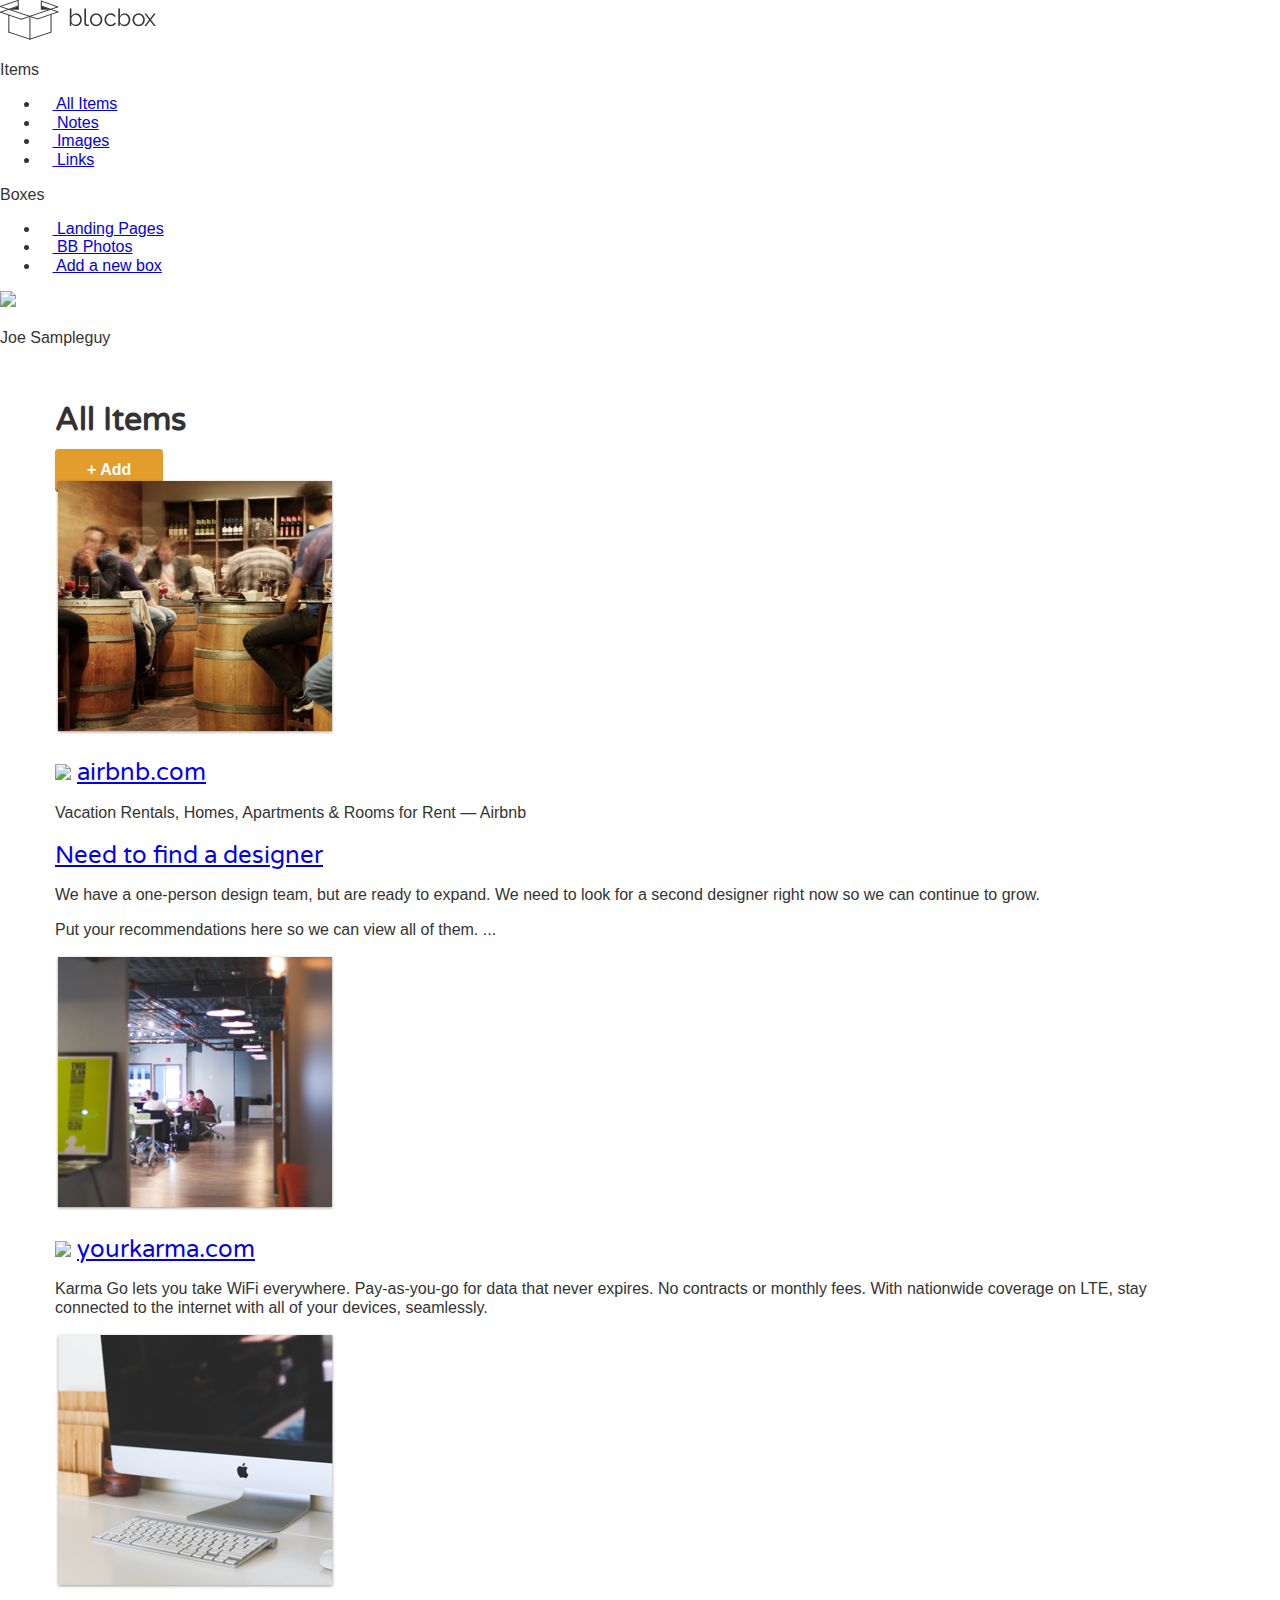
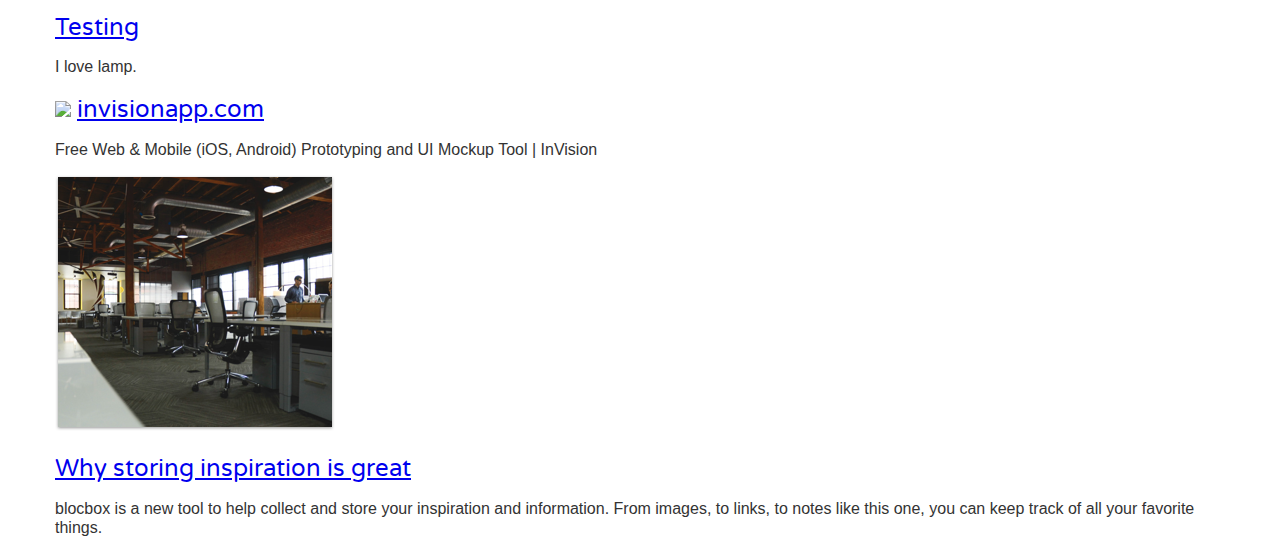
==== dashboard.html @ 6334232e "Checkpoint 32 completed" ====
<!DOCTYPE html>
 <html lang="en-us">
 <head>
   <meta http-equiv="X-UA-Compatible" content="IE=Edge">
   <meta name="viewport" content="width=device-width, initial-scale=1">
   <meta charset="UTF-8">

   <title>Dashboard | Blocbox</title>

   <!-- Google Fonts -->
   <link href='http://fonts.googleapis.com/css?family=Lato:300,400,700,300italic,400italic,700italic|Varela+Round' rel='stylesheet' type='text/css'>

   <!-- CSS -->
   <link rel="stylesheet" href="css/normalize.css">
   <link rel="stylesheet" href="css/style.css">
   <link rel="stylesheet" href="css/font-awesome.css">

 </head>
 <body class="dashboard">
    <!-- LEFT NAV -->
    <nav id="left-nav" class="left-nav">
      <a href="#" class="site-logo"><img src="images/Logo.png" /></a>
      <div class="items">
        <p>Items</p>
        <ul>
          <li><a href="#"><i class="fa fa-th-large"></i> All Items</a></li>
          <li><a href="#"><i class="fa fa-file-o"></i> Notes</a></li>
          <li><a href="#"><i class="fa fa-picture-o"></i> Images</a></li>
          <li><a href="#"><i class="fa fa-link"></i> Links</a></li>
        </ul>
        <p>Boxes</p>
        <ul>
          <li><a href="#"><i class="fa fa-inbox"></i> Landing Pages</a></li>
          <li><a href="#"><i class="fa fa-inbox"></i> BB Photos</a></li>
          <li><a href="#"><i class="fa fa-plus-square-o"></i> Add a new box</a></li>
        </ul>
        <div class="settings">
          <img src="https://s3.amazonaws.com/uifaces/faces/twitter/jsa/128.jpg">
          <p>Joe Sampleguy</p>
          <a href="#"><i class="fa fa-cog"></i></a>
        </div>
      </div>
    </nav>

  <main role="main">
   <!-- Benefits -->
   <section class="content">
     <div class="container">
       <div class="header">
         <h1>All Items</h1>
       <a href="#" class="btn">+ Add</a>
     </div>
   </div>
   <div class="container">
     <div class="content-item">
       <div class="item-box">
         <img src="images/bar.png">
       </div>
     </div>
     <div class="content-item">
       <div class="item-box">
         <h2><img class="favicon" src="https://www.airbnb.com/favicon.ico"> <a href="#">airbnb.com</a></h2>
        <p>Vacation Rentals, Homes, Apartments &amp; Rooms for Rent &mdash; Airbnb</p>
      </div>
     </div>
     <div class="content-item">
       <div class="item-box">
          <h2><a href="#">Need to find a designer</a></h2>
           <p>We have a one-person design team, but are ready to expand. We need to look for a second designer right now so we can continue to grow.</p>
         <p>Put your recommendations here so we can view all of them. ...</p>
       </div>
     </div>
     <div class="content-item">
       <div class="item-box">
          <img src="images/people.png">
       </div>
     </div>
     <div class="content-item">
       <div class="item-box">
         <h2><img class="favicon" src="https://www.yourkarma.com/favicon.ico"> <a href="#">yourkarma.com</a></h2>
          <p>Karma Go lets you take WiFi everywhere. Pay-as-you-go for data that never expires. No contracts or monthly fees. With nationwide coverage on LTE, stay connected to the internet with all of your devices, seamlessly.</p>
          </div>
     </div>
     <div class="content-item">
       <div class="item-box">
         <img src="images/computer.png">
       </div>
       </div>
           <div class="content-item">
         <div class="item-box">
     <h2><a href="#">Testing</a></h2>
      <p>I love lamp.</p>
           </div>
         </div>
         <div class="content-item">
           <div class="item-box">
            <h2><img class="favicon" src="https://www.invisionapp.com/favicon.ico"> <a href="#">invisionapp.com</a></h2>
          <p>Free Web &amp; Mobile (iOS, Android) Prototyping and UI Mockup Tool | InVision</p>
             </div>
           </div>
            <div class="content-item">
           <div class="item-box">
             <img src="images/office.png">
           </div>
         </div>
         <div class="content-item">
           <div class="item-box">
          <h2><a href="#">Why storing inspiration is great</a></h2>
        <p>blocbox is a new tool to help collect and store your inspiration and information. From images, to links, to notes like this one, you can keep track of all your favorite things.</p>
      </div>
    </div>
   </div>
</section>
</main>
  </body>
  </html>
---- css/style.css ----
html, body {
  overflow-x:hidden;
}
body {
  font-family: "Montserrat", Helvetica, Arial, sans-serif;
  color: #333333;
}
h1, h2, h3, h4, h5, h6 {
  font-family: Raleway, Varela Round, Helvetica, Arial, sans-serif;
}
h2 {
  font-size: 28 px;
  font-weight: normal;
  margin-bottom: 5px;
}

p {
  font-size: 16px;
  line-height: 19px;
  font-weight: 100;
}

/* GRID */
.container {
  margin-right: auto;
  margin-left: auto;
  padding-left: 15px;
  padding-right: 15px;
  position: relative;
}
.container:before,
.container:after {
  content: " ";
  display: table;
}
.container:after {
  clear: both;
}
.one-half, .one-third, .one-fourth {
  width:96%;
  float:left;
  position:relative;
  min-height: 1px;
  margin:0 2% 20px;
}
@media (min-width: 768px) {
  .container {
    width: 750px;
  }
}
@media (min-width: 992px) {
  .container {
    width: 970px;
  }
  .one-half {
    width:46%;
  }
  .one-third {
    width:29.33333%;
  }
  .one-fourth {
    width:21%;
  }
}
@media (min-width: 1200px) {
  .container {
    width: 1170px;
  }
}

/* MEDIA QUERIES */
@media (max-width: 700px) {
  header {
    background-color: #e2e2e2;
    background-image: none;
  }
}


/* HEADER */
header {
  color:#333333;
  background-image: url("/Users/zachminuto/GitHub/Blocbox/images/Bitmap.jpg");
  background-position: bottom;
  background-color: #e2e2e2;
  height: 840px;

  }
header nav {
   padding:1em 0;
 }
 header nav ul {
   display: inline;
   text-align: right;
   float:right;
   margin:0;
 }
 header nav ul > li {
   list-style-type: none;
   display: inline-block;
   margin:0 15px;
 }
 header nav ul > li.btn2:hover {
   color:#FFFFFF;
 }
 header nav ul > li > a {
   color:#333333;
   text-decoration: none;
   font: Montserrat, Arial, sans-serif;
   font-size: 14px;
 }
 header nav ul > li.btn2:hover > a {
   color:#979797;
 }
 header nav ul > li.btn2 {
   position: center;
 }
 header nav ul > li > a:hover {
   color: #979797
 }
 header .hero {
   text-align: center;
   display:block;
   position: relative;
 }
 header .hero h1 {
   font-size:48px;
   font-weight: normal;
   margin:95px 0 0;
 }
 header .hero p {
   font-size: 22px;
   line-height: 26px;
   font-weight: 100;
   margin:10px 0 40px;
 }
 header .hero img {
   display: block;
   margin:3em auto 0;
 }

 /* BUTTONS */
.btn {
  border-radius: 4px;
  color:#FFFFFF;
  font-weight: 700;
  text-decoration: none;
  padding:10px 30px;
  background: #E29D2D;
  border: 2px solid #E29D2D;
  box-shadow: 0px 2px 0px 0px #895C22;
}
.btn2 {
  border-radius: 4px;
  color:#333333;
  font-weight: 700;
  text-decoration: none;
  padding:10px 30px;
  background: none;
  border: 2px solid #333333;
}
.btn:hover {
  background-color: #DBAC60;
  border-color: #DBAC60;
  box-shadow: 0px 2px 0px 0px #E29D2D;
}
.btn2:hover {
    border-radius: 4px;
    color:#979797;
    font-weight: 700;
    text-decoration: none;
    padding:10px 30px;
    background: none;
    border: 2px solid;
    border-color: #979797;
  }
}

/* BENEFITS */
 .benefits {
   text-align: center;
   display:block;
   position:relative;
 }
 .benefits ul {
   margin: 0 auto;
   padding:4em 0;
 }
 .benefits ul li {
   list-style-type: none;
   display: inline-block;
 }
 .benefits i {
   color:#22303E;
   font-size:60px;
   text-align: center;
   margin:0;
   vertical-align: middle;
 }
 .benefits h2 {
   color:#3498DB;
   text-align: center;
 }
 .benefits p {
   text-align: center;
 }

 /* TESTIMONIALS */
 .testimonials {
   background: #34495E url("../images/background.png") top center no-repeat;
   background: url("../images/background.png") top center no-repeat, linear-gradient(206deg, #5F81A3 0%, #34495E 94%);
   padding:4em 0;
   text-align: center;
 }
 .testimonials h2 {
   color:#FFFFFF;
   font-size: 28px;
 }
 .testimonials ul li {
   list-style-type: none;
 }
 .testimonials blockquote {
   color:#FFFFFF;
   text-align: left;
   font-style: italic;
   font-weight: lighter;
   position: relative;
   padding:30px;
   width:auto;
   margin:0;
 }
 .testimonials img {
  height: 65px;
  width: 65px;
  border-radius:50%;
  float: left;
  display: inline-block;
  margin:20px 10px 0 0;
}
.testimonials p.name {
  float: left;
  display: inline-block;
  text-align: left;
  font-size:13px;
  margin-top: 30px;
  color: #FFFFFF;
}
.testimonials p {
  color: #FFFFFF;
}

 /* PRICING */
.pricing .container {
  background-color: #e2e2e2;
  background-size:cover;
  text-align: center;
  padding:4em 0;
}
.pricing h2, .pricing p {
  color:#FFFFFF;
}
.pricing ul {
  margin:0 auto;
  padding:2em 0;
}
.pricing ul li {
  list-style-type: none;
}
.box {
  padding:0 15px 15px;
  background: #FFFFFF;
  box-shadow: 0px 2px 4px 0px rgba(0,0,0,0.20);
  min-height: 439px;
  position: relative;
  margin-top: 25px;
}
.box.middle {
  min-height: 485px;
  margin-top:0px;
}
.box h3 {
  font-family: "Montserrat", Helvetica, Arial, sans-serif;
  font-weight: 600;
  text-transform: uppercase;
  background: #E2E2E2;
  box-shadow: 0px 1px 2px 0px rgba(0,0,0,0.40);
  left:0;
  right:0;
  top:0;
  text-align: center;
  margin:0 -15px 40px;
  padding:10px 0;
}
.box h4 {
  font-size:50px;
  font-weight: normal;
  margin:40px 0 10px;
  color:#3498DB;
}
.box h4 span {
  font-size:32px;
  vertical-align: top;
}
.box h4 span.month {
  font-family: "Montserrat", Helvetica, Arial, sans-serif;
  font-weight: 100;
  color:#888888;
  font-size:20px;
  vertical-align: middle;
}
.box ul li {
  font-size:18px;
  margin-bottom:20px;
  font-weight: 100;
}
.box .btn {
  position:absolute;
  bottom:20px;
  left:20px;
  right:20px;
}
.small {
  font-size: 12px;
  color: #FEFEFE;
  line-height: 15px;
  font-style:italic;
}
/* FOOTER */
 footer {
   background-color: #34495E;
   background-image: linear-gradient(to top,
      #3498DB 0%, #3498DB 50%, #34495E 50%, #34495E 100%);
   color: #FFFFFF;
   height: 150px;
   position: relative;
   overflow: hidden;
   z-index: 0;
 }
 footer p, footer nav ul {
   font-size:14px;
   font-weight:100;
   text-align: center;
   margin: 10px auto 0;
 }
 footer nav ul li {
   list-style-type: none;
   display: inline;
 }
 footer nav ul li a {
   color:#FFFFFF;
   text-decoration: none;
 }
 footer .right-footer-block {
   background-color: transparent;
 }
 footer .logo{
   padding: 2.35em 0;
   margin: 0 auto;
   display: block;
 }
 @media (min-width: 992px){
   footer{
     background-color: #3498DB;
     background-image: linear-gradient(to left,
        #3498DB 0%, #3498DB 33.33337%, #34495E 33.33337%, #34495E 100%);
     height: 100px;
   }
   footer p, footer nav ul{
     padding: 2em 0;
     text-align: left;
   }
   footer .right-footer-block {
     background-color: #3498DB;
   }
   footer .logo{
     padding: 2em 0 2em 1.5em;
   }
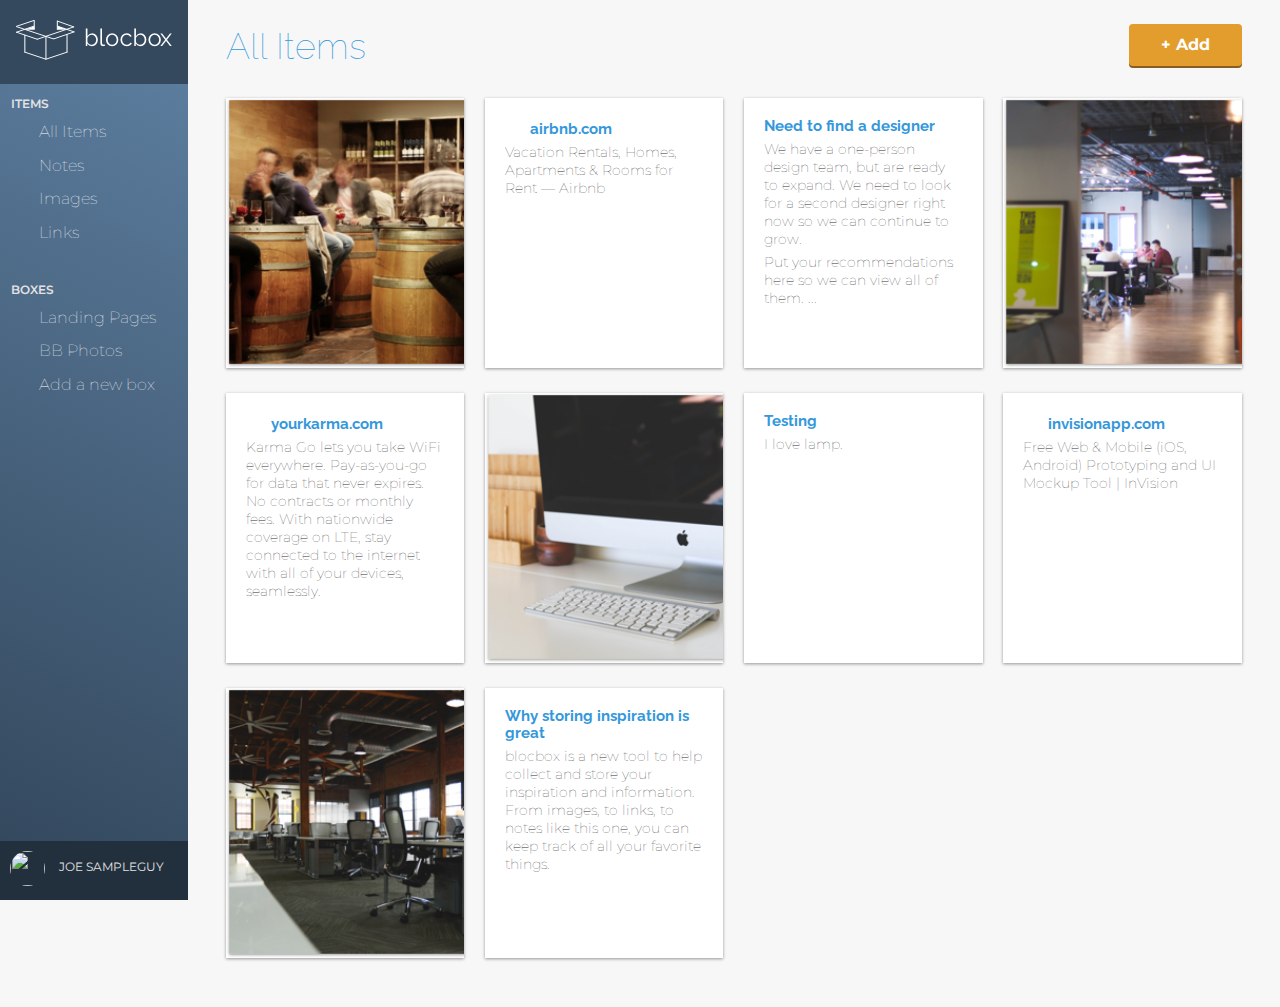
==== commit 2266749a: "Fixed styling bugs on homepage" ====
--- a/dashboard.html
+++ b/dashboard.html
@@ -1,31 +1,29 @@
 <!DOCTYPE html>
  <html lang="en-us">
  <head>
-   <meta http-equiv="X-UA-Compatible" content="IE=Edge">
-   <meta name="viewport" content="width=device-width, initial-scale=1">
-   <meta charset="UTF-8">
+    <meta http-equiv="X-UA Compatible" content="IE=Edge">
+    <meta name="viewport" content="width=device-width, initial scale=1">
+    <meta charset="utf-8">
+    <title>Dashboard | Blocbox</title>
 
-   <title>Dashboard | Blocbox</title>
+    <!--CSS Links-->
+    <link rel="stylesheet" href="css/normalize.css">
+    <link rel="stylesheet" href="css/style.css">
+    <link rel="stylesheet" href="css/font-awesome.css">
 
-   <!-- Google Fonts -->
-   <link href='http://fonts.googleapis.com/css?family=Lato:300,400,700,300italic,400italic,700italic|Varela+Round' rel='stylesheet' type='text/css'>
-
-   <!-- CSS -->
-   <link rel="stylesheet" href="css/normalize.css">
-   <link rel="stylesheet" href="css/style.css">
-   <link rel="stylesheet" href="css/font-awesome.css">
-
+    <!-- Google Fonts -->
+    <link href="https://fonts.googleapis.com/css?family=Montserrat|Raleway" rel="stylesheet">
  </head>
  <body class="dashboard">
     <!-- LEFT NAV -->
     <nav id="left-nav" class="left-nav">
-      <a href="#" class="site-logo"><img src="images/Logo.png" /></a>
+      <a href="#" class="site-logo"><img src="images/Logo_white.png" /></a>
       <div class="items">
         <p>Items</p>
         <ul>
-          <li><a href="#"><i class="fa fa-th-large"></i> All Items</a></li>
+          <li><a href="dashboard.html"><i class="fa fa-th-large"></i> All Items</a></li>
           <li><a href="#"><i class="fa fa-file-o"></i> Notes</a></li>
-          <li><a href="#"><i class="fa fa-picture-o"></i> Images</a></li>
+          <li><a href="images.html"><i class="fa fa-picture-o"></i> Images</a></li>
           <li><a href="#"><i class="fa fa-link"></i> Links</a></li>
         </ul>
         <p>Boxes</p>
@@ -43,7 +41,6 @@
     </nav>
 
   <main role="main">
-   <!-- Benefits -->
    <section class="content">
      <div class="container">
        <div class="header">
--- a/css/style.css
+++ b/css/style.css
@@ -185,18 +185,23 @@
  .benefits ul {
    margin: 0 auto;
    padding:4em 0;
+   list-style-type: none;
  }
  .benefits ul li {
    list-style-type: none;
    display: inline-block;
  }
  .benefits i {
+   display: block;
    color:#22303E;
    font-size:60px;
    text-align: center;
    margin:0;
    vertical-align: middle;
  }
+ #benefits li {
+   list-style-type: none;
+ }
  .benefits h2 {
    color:#3498DB;
    text-align: center;
@@ -209,15 +214,22 @@
  .testimonials {
    background: #34495E url("../images/background.png") top center no-repeat;
    background: url("../images/background.png") top center no-repeat, linear-gradient(206deg, #5F81A3 0%, #34495E 94%);
-   padding:4em 0;
    text-align: center;
+   height: 452px;
  }
  .testimonials h2 {
    color:#FFFFFF;
    font-size: 28px;
+   margin: 1em;
  }
  .testimonials ul li {
    list-style-type: none;
+ }
+ .testimonials ul li.one-fourth {
+   width: 20%;
+ }
+ .testimonials ul li.one-half {
+   width: 48%;
  }
  .testimonials blockquote {
    color:#FFFFFF;
@@ -250,39 +262,59 @@
 }
 
  /* PRICING */
+ ul {
+  list-style-type: none;
+}
+.pricing {
+  background-color: #e2e2e2;
+}
 .pricing .container {
   background-color: #e2e2e2;
   background-size:cover;
   text-align: center;
   padding:4em 0;
-}
-.pricing h2, .pricing p {
-  color:#FFFFFF;
+  list-style-type: none;
+}
+.pricing h2{
+  color: #3498DB;
+  text-align: center;
+  font-size: 50px;
+}
+.pricing p {
+  color:#000000;
+  list-style: none;
+  text-align: center;
 }
 .pricing ul {
   margin:0 auto;
-  padding:2em 0;
 }
 .pricing ul li {
-  list-style-type: none;
+  list-style: none;
 }
 .box {
   padding:0 15px 15px;
   background: #FFFFFF;
   box-shadow: 0px 2px 4px 0px rgba(0,0,0,0.20);
-  min-height: 439px;
+  min-height: 400px;
   position: relative;
   margin-top: 25px;
+  display: block;
+  text-align: center;
 }
 .box.middle {
-  min-height: 485px;
+  min-height: 425px;
   margin-top:0px;
+}
+.box.middle .btn {
+  background-color: #374E65;
+  border-color: #374E65;
 }
 .box h3 {
   font-family: "Montserrat", Helvetica, Arial, sans-serif;
   font-weight: 600;
   text-transform: uppercase;
-  background: #E2E2E2;
+  background: #3498DB;
+  color: #FFFFFF;
   box-shadow: 0px 1px 2px 0px rgba(0,0,0,0.40);
   left:0;
   right:0;
@@ -296,6 +328,7 @@
   font-weight: normal;
   margin:40px 0 10px;
   color:#3498DB;
+  text-align: center;
 }
 .box h4 span {
   font-size:32px;
@@ -315,16 +348,20 @@
 }
 .box .btn {
   position:absolute;
+  height: 20px;
   bottom:20px;
   left:20px;
   right:20px;
+  text-align:center;
+  background-color: #22303E;
+  border: #22303E;
+  box-shadow: 0px 2px 4px rgba(0, 0, 0, 0.5);
 }
 .small {
-  font-size: 12px;
-  color: #FEFEFE;
-  line-height: 15px;
-  font-style:italic;
-}
+  margin: 24px;
+  font-style: italic;
+}
+
 /* FOOTER */
  footer {
    background-color: #34495E;
@@ -375,4 +412,207 @@
    footer .logo{
      padding: 2em 0 2em 1.5em;
    }
- 
+
+
+   /* DASHBOARD */
+  .dashboard {
+    background:#F7F7F7;
+  }
+  .left-nav {
+    height: 100vh;
+    width:14.66666667%;
+    color:#FFFFFF;
+    background: #34495E;
+    background-image: linear-gradient(206deg, #5F81A3 0%, #34495E 94%);
+    float:left;
+    position: fixed;
+    display:block;
+  }
+  .left-nav .site-logo {
+    padding:20px 0;
+    background:#34495E;
+    display:block;
+    text-align: center;
+  }
+  .left-nav .items {
+    padding:0 6%;
+  }
+  .left-nav .items p {
+    font-weight: 600;
+    text-transform: uppercase;
+    font-size: 12px;
+    color: #E2E2E2;
+    line-height: 15px;
+  }
+  .left-nav .items ul {
+    margin:0 0 40px;
+    padding:0;
+  }
+  .left-nav .items ul li {
+    list-style-type: none;
+    margin-bottom: 15px;
+  }
+  .left-nav .items ul li a {
+    color:#FFFFFF;
+    text-decoration: none;
+    font-weight: 100;
+  }
+  .left-nav .items ul li a i {
+    width:16px;
+    text-align: center;
+    margin-right:8px;
+  }
+
+
+  /* LEFT NAVBAR SETTINGS */
+   .left-nav .settings {
+     position:absolute;
+     background:#22303E;
+     width:100%;
+     bottom:0;
+     left:0;
+     right:0;
+     padding:10px 0;
+   }
+   .left-nav .settings img {
+     height:35px;
+     width:35px;
+     border-radius: 50%;
+     margin-left:10px;
+     display: inline-block;
+   }
+   .left-nav .settings p {
+     display: inline-block;
+     vertical-align: top;
+     padding-top: 8px;
+     font-weight: 400;
+     margin:0 0 0 10px;
+   }
+   .left-nav .settings a {
+     color:#FFFFFF;
+     text-decoration: none;
+     text-align: right;
+     float: right;
+     margin-right:10px;
+     margin-top:8px;
+   }
+
+   /* CONTENT */
+ .content {
+   padding:6em 1% 1.5em;
+   float:right;
+   width:98%;
+   position: relative;
+ }
+ .content .header {
+   margin:0 1% 20px;
+ }
+ .content .header h1 {
+   font-family: "Raleway", Helvetica, Arial, sans-serif;
+   font-weight: 100;
+   margin:0 0 30px;
+   font-size: 36px;
+   color: #3498DB;
+   line-height: 44px;
+   float: left;
+   display:inline-block;
+ }
+ .content .header > a {
+   float:right;
+ }
+ .content-item {
+   width:96%;
+   margin:0 2% 25px;
+   float:left;
+   display:block;
+ }
+ .item-box {
+   display:block;
+   height:230px;
+   background: #FFFFFF;
+   box-shadow: 0px 1px 3px 0px rgba(0,0,0,0.40);
+   position: relative;
+   overflow: hidden;
+   padding:20px;
+ }
+
+
+/* Larger Mobile Devices */
+ @media (min-width:460px) {
+   .content {
+     padding:1.5em 1%;
+     float:right;
+     width:90%;
+     position: relative;
+   }
+   .content-item {
+     width:46%;
+     margin:0 2% 25px;
+     float:left;
+     display:block;
+   }
+ }
+/* Tablets */
+ @media (min-width:768px) {
+   .content {
+     padding:1.5em 5%;
+     float:right;
+     width:90%;
+     position: relative;
+   }
+   .content > .container {
+     width:700px;
+   }
+   .content-item {
+     width:31.33333%;
+     margin:0 1% 25px;
+   }
+ }
+/* Laptops and Desktops */
+ @media (min-width:992px) {
+   .content {
+     padding:1.5em 1%;
+     float:right;
+     width:83.33333333%;
+     position: relative;
+   }
+   .content > .container {
+     width:auto;
+   }
+   .content-item {
+     width:23%;
+     margin:0 1% 25px;
+   }
+
+   .item-box > img {
+     position:absolute;
+     height:100%;
+     width:auto;
+     top:0;
+     left:0;
+     right:0;
+   }
+   .item-box h2 {
+     font-family: 'Raleway', Helvetica, Arial, sans-serif;
+     font-weight: 700;
+     font-size: 15px;
+     line-height: 17px;
+     margin:0;
+   }
+   .item-box h2 a {
+     color: #3498DB;
+     text-decoration: none;
+   }
+   .item-box h2 img {
+     width:16px;
+     height:16px;
+     position:relative;
+     top:2px;
+     margin-right:5px;
+   }
+   .item-box p {
+     font-size: 14px;
+     color: #333333;
+     line-height: 18px;
+     margin:5px 0 0;
+   }
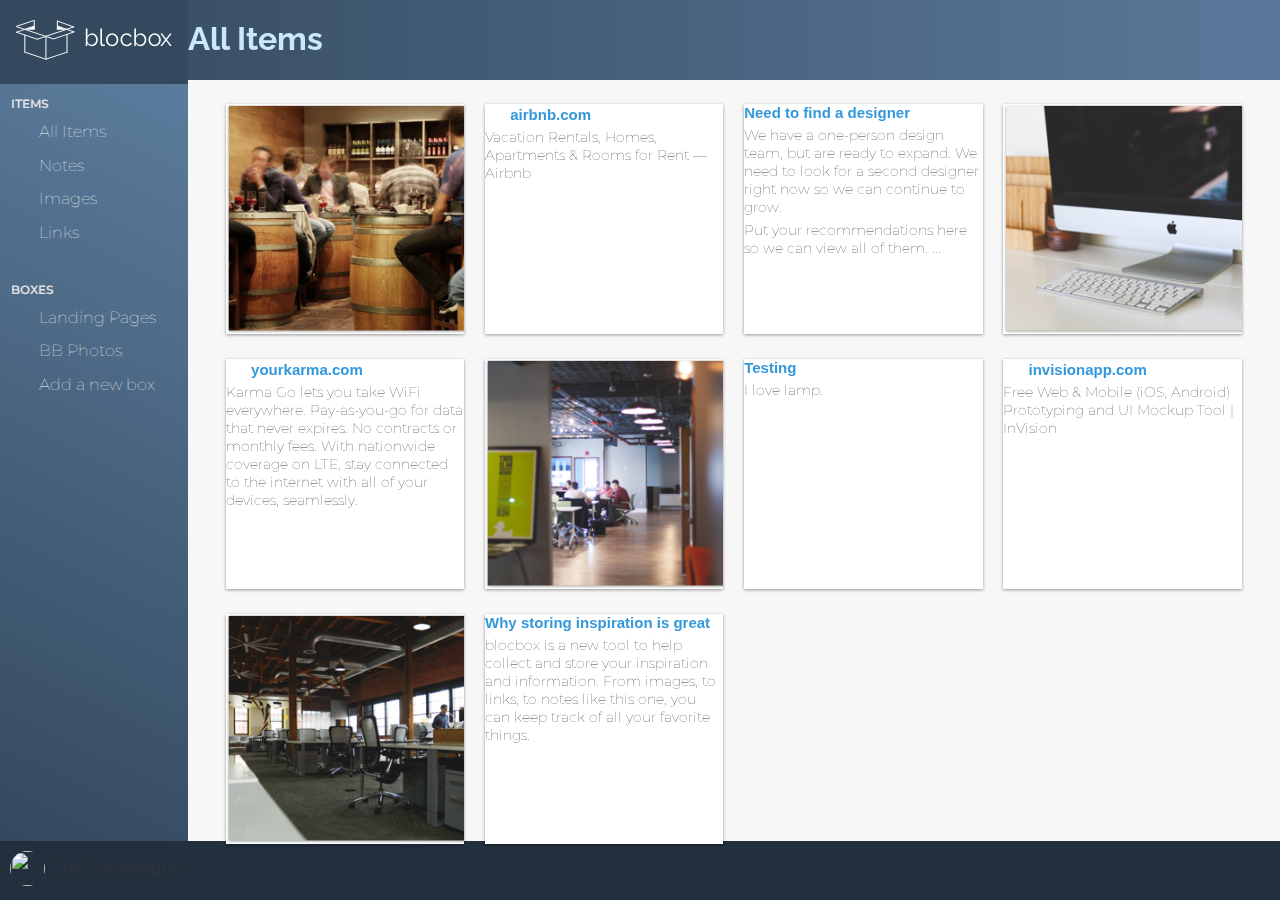
==== commit 5b189ebe: "Messed up the dashboard" ====
--- a/dashboard.html
+++ b/dashboard.html
@@ -15,99 +15,102 @@
     <link href="https://fonts.googleapis.com/css?family=Montserrat|Raleway" rel="stylesheet">
  </head>
  <body class="dashboard">
-    <!-- LEFT NAV -->
-    <nav id="left-nav" class="left-nav">
-      <a href="#" class="site-logo"><img src="images/Logo_white.png" /></a>
-      <div class="items">
-        <p>Items</p>
-        <ul>
-          <li><a href="dashboard.html"><i class="fa fa-th-large"></i> All Items</a></li>
-          <li><a href="#"><i class="fa fa-file-o"></i> Notes</a></li>
-          <li><a href="images.html"><i class="fa fa-picture-o"></i> Images</a></li>
-          <li><a href="#"><i class="fa fa-link"></i> Links</a></li>
-        </ul>
-        <p>Boxes</p>
-        <ul>
-          <li><a href="#"><i class="fa fa-inbox"></i> Landing Pages</a></li>
-          <li><a href="#"><i class="fa fa-inbox"></i> BB Photos</a></li>
-          <li><a href="#"><i class="fa fa-plus-square-o"></i> Add a new box</a></li>
-        </ul>
-        <div class="settings">
-          <img src="https://s3.amazonaws.com/uifaces/faces/twitter/jsa/128.jpg">
-          <p>Joe Sampleguy</p>
-          <a href="#"><i class="fa fa-cog"></i></a>
+<!-- LEFT NAV -->
+<nav id="left-nav" class="left-nav">
+  <a href="#" class="site-logo"><img src="images/Logo_white.png" /></a>
+  <div class="items">
+    <p>Items</p>
+    <ul>
+      <li><a href="dashboard.html"><i class="fa fa-th-large" class="active"></i> All Items</a></li>         <li><a href="#"><i class="fa fa-file-o"></i> Notes</a></li>
+      <li><a href="images.html"><i class="fa fa-picture-o"></i> Images</a></li>
+      <li><a href="#"><i class="fa fa-link"></i> Links</a></li>
+    </ul>
+    <p>Boxes</p>
+    <ul>
+      <li><a href="#"><i class="fa fa-inbox"></i> Landing Pages</a></li>
+      <li><a href="#"><i class="fa fa-inbox"></i> BB Photos</a></li>
+      <li><a href="#"><i class="fa fa-plus-square-o"></i> Add a new box</a></li>
+    </ul>
+  </div>
+</nav>
+
+<!-- TOP NAV -->
+<nav>
+<div class="top-nav">
+  <div class="page-name">
+    <h1>All Items</h1>
+  </div>
+    <div class="settings">
+      <img src="https://s3.amazonaws.com/uifaces/faces/twitter/jsa/128.jpg">
+      <p>Jay Sampleguy</p>
+      <a href="#"><i class="fa fa-cog"></i></a>
+    </div>
+  </div>
+</nav>
+
+<!-- CONTENT -->
+<main role="main">
+ <section class="content">
+   <div class="container">
+      <div class="content-item">
+        <div class="item-box">
+          <img src="images/bar.png">
         </div>
       </div>
-    </nav>
-
-  <main role="main">
-   <section class="content">
-     <div class="container">
-       <div class="header">
-         <h1>All Items</h1>
-       <a href="#" class="btn">+ Add</a>
-     </div>
-   </div>
-   <div class="container">
-     <div class="content-item">
-       <div class="item-box">
-         <img src="images/bar.png">
-       </div>
-     </div>
-     <div class="content-item">
-       <div class="item-box">
+      <div class="content-item">
+        <div class="item-box">
          <h2><img class="favicon" src="https://www.airbnb.com/favicon.ico"> <a href="#">airbnb.com</a></h2>
-        <p>Vacation Rentals, Homes, Apartments &amp; Rooms for Rent &mdash; Airbnb</p>
+         <p>Vacation Rentals, Homes, Apartments &amp; Rooms for Rent &mdash; Airbnb</p>
+        </div>
       </div>
-     </div>
-     <div class="content-item">
-       <div class="item-box">
+      <div class="content-item">
+        <div class="item-box">
           <h2><a href="#">Need to find a designer</a></h2>
-           <p>We have a one-person design team, but are ready to expand. We need to look for a second designer right now so we can continue to grow.</p>
-         <p>Put your recommendations here so we can view all of them. ...</p>
-       </div>
-     </div>
-     <div class="content-item">
-       <div class="item-box">
+          <p>We have a one-person design team, but are ready to expand. We need to look for a second designer right now so we can continue to grow.</p>
+          <p>Put your recommendations here so we can view all of them. ...</p>
+        </div>
+      </div>
+      <div class="content-item">
+        <div class="item-box">
+          <img src="images/computer.png">
+        </div>
+      </div>
+      <div class="content-item">
+        <div class="item-box">
+          <h2><img class="favicon" src="https://www.yourkarma.com/favicon.ico"> <a href="#">yourkarma.com</a></h2>
+          <p>Karma Go lets you take WiFi everywhere. Pay-as-you-go for data that never expires. No contracts or monthly fees. With nationwide coverage on LTE, stay connected to the internet with all of your devices, seamlessly.</p>
+        </div>
+      </div>
+      <div class="content-item">
+        <div class="item-box">
           <img src="images/people.png">
-       </div>
-     </div>
-     <div class="content-item">
-       <div class="item-box">
-         <h2><img class="favicon" src="https://www.yourkarma.com/favicon.ico"> <a href="#">yourkarma.com</a></h2>
-          <p>Karma Go lets you take WiFi everywhere. Pay-as-you-go for data that never expires. No contracts or monthly fees. With nationwide coverage on LTE, stay connected to the internet with all of your devices, seamlessly.</p>
-          </div>
-     </div>
-     <div class="content-item">
-       <div class="item-box">
-         <img src="images/computer.png">
-       </div>
-       </div>
-           <div class="content-item">
-         <div class="item-box">
-     <h2><a href="#">Testing</a></h2>
-      <p>I love lamp.</p>
-           </div>
-         </div>
-         <div class="content-item">
-           <div class="item-box">
-            <h2><img class="favicon" src="https://www.invisionapp.com/favicon.ico"> <a href="#">invisionapp.com</a></h2>
+        </div>
+      </div>
+      <div class="content-item">
+        <div class="item-box">
+          <h2><a href="#">Testing</a></h2>
+          <p>I love lamp.</p>
+        </div>
+      </div>
+      <div class="content-item">
+        <div class="item-box">
+          <h2><img class="favicon" src="https://www.invisionapp.com/favicon.ico"> <a href="#">invisionapp.com</a></h2>
           <p>Free Web &amp; Mobile (iOS, Android) Prototyping and UI Mockup Tool | InVision</p>
-             </div>
-           </div>
-            <div class="content-item">
-           <div class="item-box">
-             <img src="images/office.png">
-           </div>
-         </div>
-         <div class="content-item">
-           <div class="item-box">
+        </div>
+      </div>
+      <div class="content-item">
+        <div class="item-box">
+          <img src="images/office.png">
+        </div>
+      </div>
+      <div class="content-item">
+        <div class="item-box">
           <h2><a href="#">Why storing inspiration is great</a></h2>
-        <p>blocbox is a new tool to help collect and store your inspiration and information. From images, to links, to notes like this one, you can keep track of all your favorite things.</p>
+          <p>blocbox is a new tool to help collect and store your inspiration and information. From images, to links, to notes like this one, you can keep track of all your favorite things.</p>
+        </div>
       </div>
     </div>
-   </div>
-</section>
+  </section>
 </main>
-  </body>
-  </html>
+</body>
+</html>
--- a/css/style.css
+++ b/css/style.css
@@ -413,131 +413,133 @@
      padding: 2em 0 2em 1.5em;
    }
 
-
-   /* DASHBOARD */
-  .dashboard {
-    background:#F7F7F7;
-  }
-  .left-nav {
-    height: 100vh;
-    width:14.66666667%;
-    color:#FFFFFF;
-    background: #34495E;
-    background-image: linear-gradient(206deg, #5F81A3 0%, #34495E 94%);
+/* DASHBOARD */
+.dashboard {
+  background:#F7F7F7;
+}
+.left-nav {
+  height: 100vh;
+  width:14.66666667%;
+  color:#FFFFFF;
+  background: #34495E;
+  background-image: linear-gradient(206deg, #5F81A3 0%, #34495E 94%);
+  float:left;
+  position: fixed;
+  display:block;
+}
+.left-nav .site-logo {
+  padding:20px 0;
+  background:#34495E;
+  display:block;
+  text-align: center;
+}
+.left-nav .items {
+  padding:0 6%;
+}
+.left-nav .items .active a {
+  font-weight: 700;
+  background-color: #34495E;
+}
+.left-nav .items p {
+  font-weight: 600;
+  text-transform: uppercase;
+  font-size: 12px;
+  color: #E2E2E2;
+  line-height: 15px;
+}
+.left-nav .items ul {
+  margin:0 0 40px;
+  padding:0;
+}
+.left-nav .items ul li {
+  list-style-type: none;
+  margin-bottom: 15px;
+}
+.left-nav .items ul li a {
+  color:#FFFFFF;
+  text-decoration: none;
+  font-weight: 100;
+}
+.left-nav .items ul li a i {
+  width:16px;
+  text-align: center;
+  margin-right:8px;
+}
+/* TOP NAVBAR SETTINGS */
+.top-nav .settings {
+   position:fixed;
+   background:#22303E;
+   width:100%;
+   bottom:0;
+   left:0;
+   right:0;
+   padding:10px 0;
+ }
+ .top-nav .settings img {
+   height:35px;
+   width:35px;
+   border-radius: 50%;
+   margin-left:10px;
+   display: inline-block;
+ }
+ .top-nav .settings p {
+   display: inline-block;
+   vertical-align: top;
+   padding-top: 8px;
+   font-weight: 400;
+   margin:0 0 0 10px;
+ }
+ .top-nav .settings a {
+   color:#FFFFFF;
+   text-decoration: none;
+   text-align: right;
+   float: right;
+   margin-right:10px;
+   margin-top:8px;
+ }
+ .left-nav .active {
+   background-color: #34495E;
+   color: E29D2D;
+ }
+ /* CONTENT */
+  .content {
+    padding:6em 1% 1.5em;
+    float:right;
+    width:98%;
+    position: relative;
+  }
+  .content .header {
+    margin:0 1% 20px;
+  }
+  .content .header h1 {
+    font-family: "Lato", Helvetica, Arial, sans-serif;
+    font-weight: 100;
+    margin:0 0 30px;
+    font-size: 36px;
+    color: #3498DB;
+    line-height: 44px;
+    float: left;
+    display:inline-block;
+  }
+  .content .header > a {
+    float:right;
+  }
+  .content-item {
+    width:96%;
+    margin:0 2% 25px;
     float:left;
-    position: fixed;
     display:block;
   }
-  .left-nav .site-logo {
-    padding:20px 0;
-    background:#34495E;
+  .item-box {
     display:block;
-    text-align: center;
-  }
-  .left-nav .items {
-    padding:0 6%;
-  }
-  .left-nav .items p {
-    font-weight: 600;
-    text-transform: uppercase;
-    font-size: 12px;
-    color: #E2E2E2;
-    line-height: 15px;
-  }
-  .left-nav .items ul {
-    margin:0 0 40px;
-    padding:0;
-  }
-  .left-nav .items ul li {
-    list-style-type: none;
-    margin-bottom: 15px;
-  }
-  .left-nav .items ul li a {
-    color:#FFFFFF;
-    text-decoration: none;
-    font-weight: 100;
-  }
-  .left-nav .items ul li a i {
-    width:16px;
-    text-align: center;
-    margin-right:8px;
-  }
-
-
-  /* LEFT NAVBAR SETTINGS */
-   .left-nav .settings {
-     position:absolute;
-     background:#22303E;
-     width:100%;
-     bottom:0;
-     left:0;
-     right:0;
-     padding:10px 0;
-   }
-   .left-nav .settings img {
-     height:35px;
-     width:35px;
-     border-radius: 50%;
-     margin-left:10px;
-     display: inline-block;
-   }
-   .left-nav .settings p {
-     display: inline-block;
-     vertical-align: top;
-     padding-top: 8px;
-     font-weight: 400;
-     margin:0 0 0 10px;
-   }
-   .left-nav .settings a {
-     color:#FFFFFF;
-     text-decoration: none;
-     text-align: right;
-     float: right;
-     margin-right:10px;
-     margin-top:8px;
-   }
-
-   /* CONTENT */
- .content {
-   padding:6em 1% 1.5em;
-   float:right;
-   width:98%;
-   position: relative;
- }
- .content .header {
-   margin:0 1% 20px;
- }
- .content .header h1 {
-   font-family: "Raleway", Helvetica, Arial, sans-serif;
-   font-weight: 100;
-   margin:0 0 30px;
-   font-size: 36px;
-   color: #3498DB;
-   line-height: 44px;
-   float: left;
-   display:inline-block;
- }
- .content .header > a {
-   float:right;
- }
- .content-item {
-   width:96%;
-   margin:0 2% 25px;
-   float:left;
-   display:block;
- }
- .item-box {
-   display:block;
-   height:230px;
-   background: #FFFFFF;
-   box-shadow: 0px 1px 3px 0px rgba(0,0,0,0.40);
-   position: relative;
-   overflow: hidden;
-   padding:20px;
- }
-
-
-/* Larger Mobile Devices */
+    height:230px;
+    background: #FFFFFF;
+    box-shadow: 0px 1px 3px 0px rgba(0,0,0,0.40);
+    position: relative;
+    overflow: hidden;
+  }
+
+  /* Larger Mobile Devices */
  @media (min-width:460px) {
    .content {
      padding:1.5em 1%;
@@ -583,36 +585,49 @@
      width:23%;
      margin:0 1% 25px;
    }
-
-   .item-box > img {
-     position:absolute;
-     height:100%;
-     width:auto;
-     top:0;
-     left:0;
-     right:0;
-   }
-   .item-box h2 {
-     font-family: 'Raleway', Helvetica, Arial, sans-serif;
-     font-weight: 700;
-     font-size: 15px;
-     line-height: 17px;
-     margin:0;
-   }
-   .item-box h2 a {
-     color: #3498DB;
-     text-decoration: none;
-   }
-   .item-box h2 img {
-     width:16px;
-     height:16px;
-     position:relative;
-     top:2px;
-     margin-right:5px;
-   }
-   .item-box p {
-     font-size: 14px;
-     color: #333333;
-     line-height: 18px;
-     margin:5px 0 0;
-   }
+   .top-nav {
+     height: 80px;
+   }
+ }
+ .item-box > img {
+   position:absolute;
+   height:100%;
+   width:auto;
+   top:0;
+   left:0;
+   right:0;
+ }
+ .item-box h2 {
+   font-family: 'Lato', Helvetica, Arial, sans-serif;
+   font-weight: 700;
+   font-size: 15px;
+   line-height: 17px;
+   margin:0;
+ }
+ .item-box h2 a {
+   color: #3498DB;
+   text-decoration: none;
+ }
+ .item-box h2 img {
+   width:16px;
+   height:16px;
+   position:relative;
+   top:2px;
+   margin-right:5px;
+ }
+ .item-box p {
+   font-size: 14px;
+   color: #333333;
+   line-height: 18px;
+   margin:5px 0 0;
+ }
+ .top-nav {
+   background: #5A7A9B;
+   background-image: linear-gradient(90deg, #34495E 0%, #5A799A 100%);
+   height: 80;
+ }
+.top-nav h1 {
+  position: absolute;
+  left: 14.666667%;
+  color: #CAE7FB;
+}
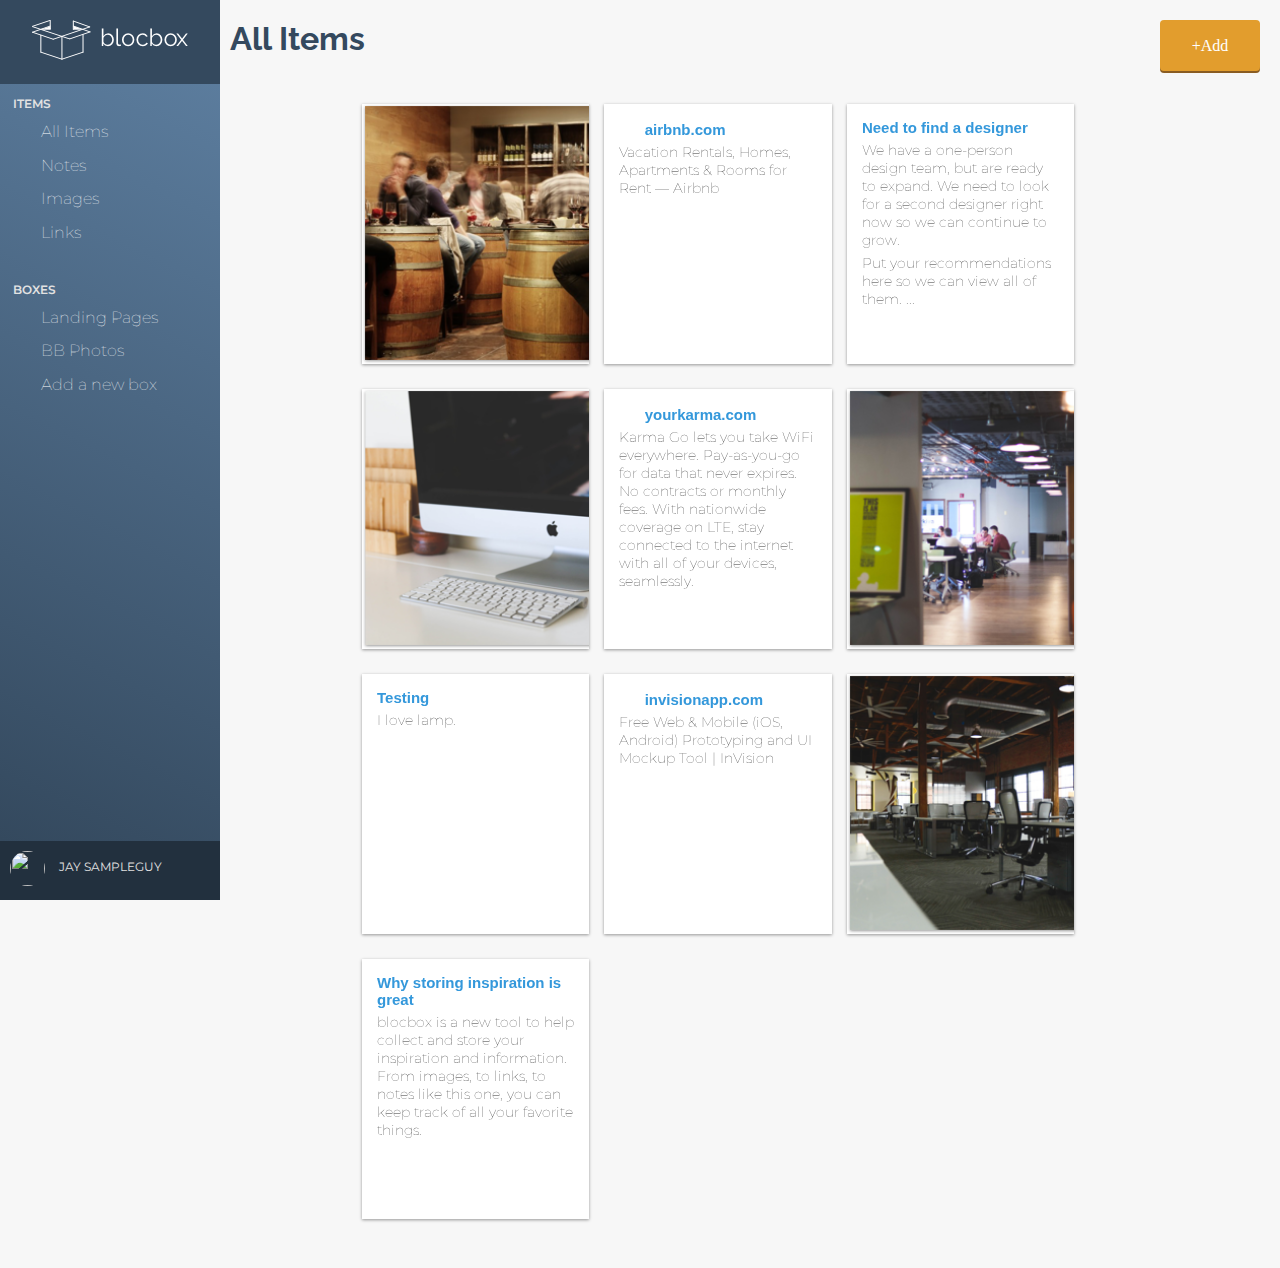
==== commit c3962211: "Updated css, fixed mess" ====
--- a/dashboard.html
+++ b/dashboard.html
@@ -31,6 +31,11 @@
       <li><a href="#"><i class="fa fa-inbox"></i> BB Photos</a></li>
       <li><a href="#"><i class="fa fa-plus-square-o"></i> Add a new box</a></li>
     </ul>
+    <div class="settings">
+      <img src="https://s3.amazonaws.com/uifaces/faces/twitter/jsa/128.jpg">
+      <p>Jay Sampleguy</p>
+      <a href="#"><i class="fa fa-cog"></i></a>
+    </div>
   </div>
 </nav>
 
@@ -40,11 +45,9 @@
   <div class="page-name">
     <h1>All Items</h1>
   </div>
-    <div class="settings">
-      <img src="https://s3.amazonaws.com/uifaces/faces/twitter/jsa/128.jpg">
-      <p>Jay Sampleguy</p>
-      <a href="#"><i class="fa fa-cog"></i></a>
-    </div>
+  <div class="btn-top">
+    <p>+Add</p>
+  </div>
   </div>
 </nav>
 
--- a/css/style.css
+++ b/css/style.css
@@ -426,6 +426,7 @@
   float:left;
   position: fixed;
   display:block;
+  min-width: 220px;
 }
 .left-nav .site-logo {
   padding:20px 0;
@@ -465,31 +466,30 @@
   text-align: center;
   margin-right:8px;
 }
-/* TOP NAVBAR SETTINGS */
-.top-nav .settings {
+.left-nav .settings {
    position:fixed;
    background:#22303E;
-   width:100%;
+   width:220px;
    bottom:0;
    left:0;
    right:0;
    padding:10px 0;
  }
- .top-nav .settings img {
+ .left-nav .settings img {
    height:35px;
    width:35px;
    border-radius: 50%;
    margin-left:10px;
    display: inline-block;
  }
- .top-nav .settings p {
+ .left-nav .settings p {
    display: inline-block;
    vertical-align: top;
    padding-top: 8px;
    font-weight: 400;
    margin:0 0 0 10px;
  }
- .top-nav .settings a {
+ .left-nav .settings a {
    color:#FFFFFF;
    text-decoration: none;
    text-align: right;
@@ -501,6 +501,8 @@
    background-color: #34495E;
    color: E29D2D;
  }
+
+
  /* CONTENT */
   .content {
     padding:6em 1% 1.5em;
@@ -537,6 +539,7 @@
     box-shadow: 0px 1px 3px 0px rgba(0,0,0,0.40);
     position: relative;
     overflow: hidden;
+    padding: 15px;
   }
 
   /* Larger Mobile Devices */
@@ -575,20 +578,34 @@
    .content {
      padding:1.5em 1%;
      float:right;
-     width:83.33333333%;
+     width:80%;
      position: relative;
    }
    .content > .container {
-     width:auto;
+     width:74%;
+     float:right;
    }
    .content-item {
-     width:23%;
+     width:30%;
      margin:0 1% 25px;
    }
    .top-nav {
      height: 80px;
    }
- }
+}
+.btn-top {
+  float: right;
+  margin: 20px;
+  text-align: center;
+  background: #E29D2D;
+  box-shadow: 0 2px 0 0 #895C22;
+  border-radius: 4px;
+  width:100px;
+  font-family: Raleway-Bold;
+  font-size: 16px;
+  color: #FFFFFF;
+}
+
  .item-box > img {
    position:absolute;
    height:100%;
@@ -621,13 +638,10 @@
    line-height: 18px;
    margin:5px 0 0;
  }
- .top-nav {
-   background: #5A7A9B;
-   background-image: linear-gradient(90deg, #34495E 0%, #5A799A 100%);
-   height: 80;
- }
+
 .top-nav h1 {
   position: absolute;
-  left: 14.666667%;
-  color: #CAE7FB;
-}
+  left: 220px;
+  color: #34495E;
+  margin-left: 10px;
+}
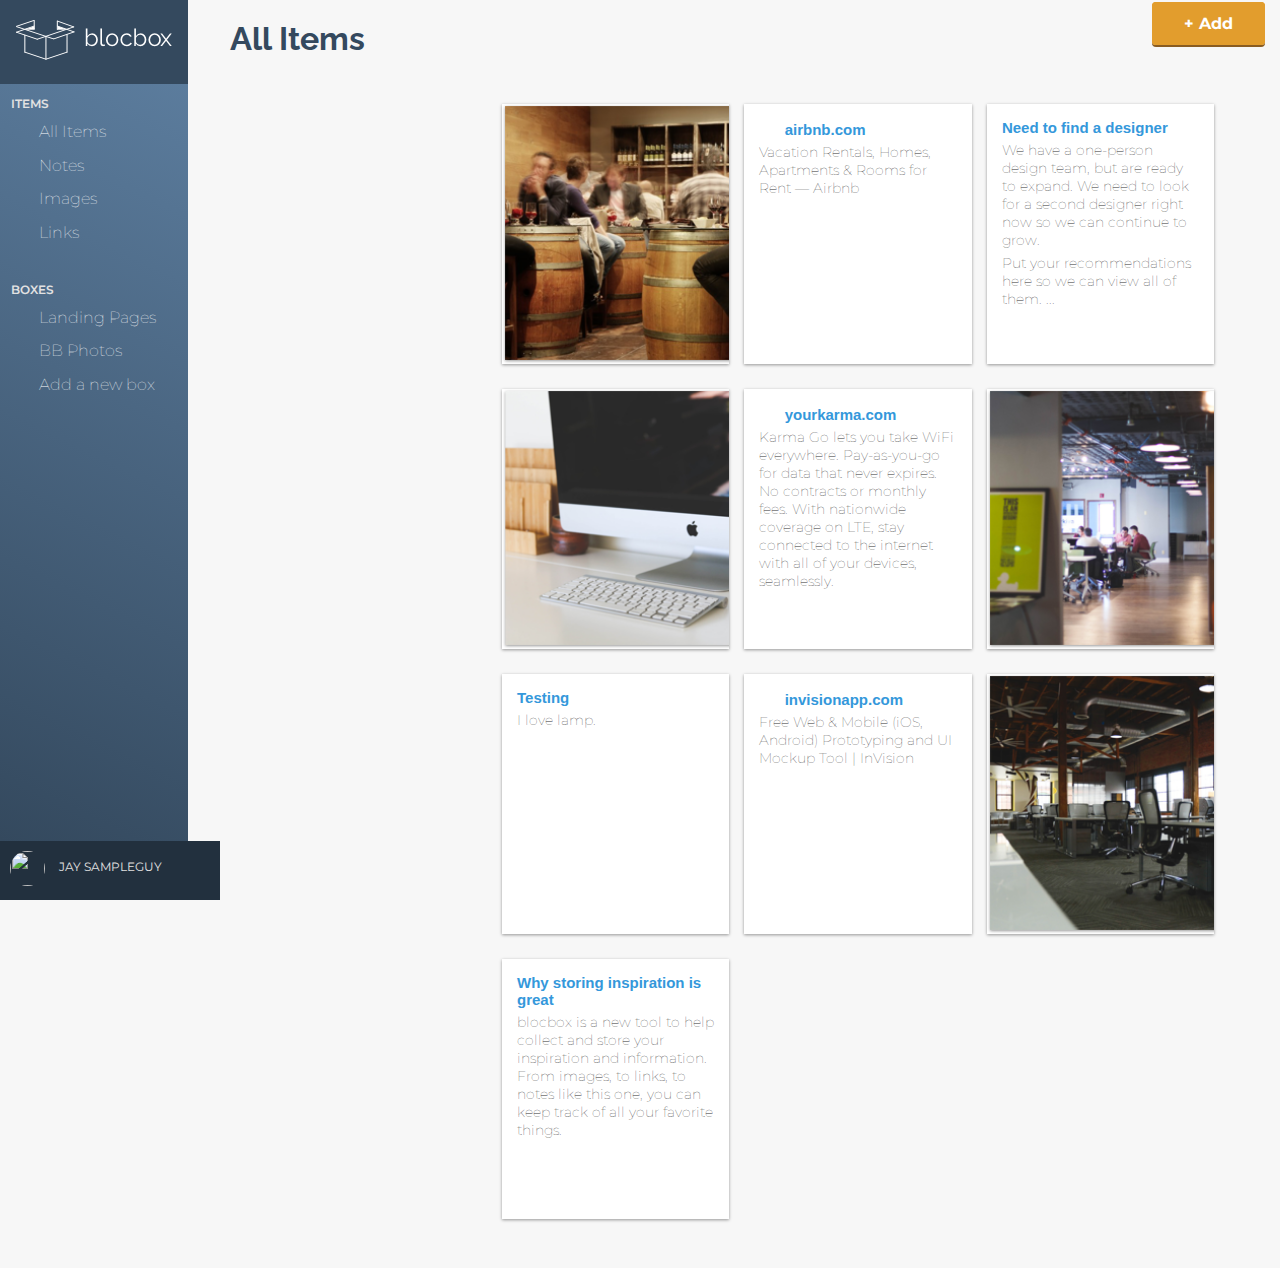
==== commit 192f7b25: "Checkpoint 34 completed" ====
--- a/dashboard.html
+++ b/dashboard.html
@@ -10,11 +10,16 @@
     <link rel="stylesheet" href="css/normalize.css">
     <link rel="stylesheet" href="css/style.css">
     <link rel="stylesheet" href="css/font-awesome.css">
-
+    <link rel="stylesheet" href="css/dropit.css">
     <!-- Google Fonts -->
     <link href="https://fonts.googleapis.com/css?family=Montserrat|Raleway" rel="stylesheet">
+
  </head>
  <body class="dashboard">
+
+<!-- RESPONSIVE NAV -->
+<a class="hamburger" id="menu" href="#">&#9776;</a>
+
 <!-- LEFT NAV -->
 <nav id="left-nav" class="left-nav">
   <a href="#" class="site-logo"><img src="images/Logo_white.png" /></a>
@@ -45,8 +50,17 @@
   <div class="page-name">
     <h1>All Items</h1>
   </div>
-  <div class="btn-top">
-    <p>+Add</p>
+  <div>
+    <ul class="menu">
+      <li>
+    <a href="#" class="btn">+ Add</a>
+    <ul>
+        <li><a href="#"><i class="fa fa-file-o"></i> Note</a></li>
+        <li><a href="#"><i class="fa fa-picture-o"></i> Image</a></li>
+        <li><a href="#"><i class="fa fa-link"></i> Link</a></li>
+    </ul>
+  </li>
+</ul>
   </div>
   </div>
 </nav>
@@ -115,5 +129,13 @@
     </div>
   </section>
 </main>
+<script src="js/jquery-3.2.1.min.js"></script>
+<script src="js/dropit.js"></script>
+<script type="text/javascript">
+  $(".menu").dropit();
+  $( "#menu" ).click(function() {
+         $("#left-nav").toggleClass("open", 200);
+     });
+</script>
 </body>
 </html>
--- a/css/style.css
+++ b/css/style.css
@@ -149,6 +149,7 @@
   background: #E29D2D;
   border: 2px solid #E29D2D;
   box-shadow: 0px 2px 0px 0px #895C22;
+  margin: 15px;
 }
 .btn2 {
   border-radius: 4px;
@@ -418,16 +419,71 @@
   background:#F7F7F7;
 }
 .left-nav {
-  height: 100vh;
-  width:14.66666667%;
-  color:#FFFFFF;
-  background: #34495E;
-  background-image: linear-gradient(206deg, #5F81A3 0%, #34495E 94%);
-  float:left;
-  position: fixed;
-  display:block;
-  min-width: 220px;
-}
+  height: 100%;
+  width:280px;
+  position: absolute;
+  -webkit-transition: all 0.3s ease-in-out;
+  -moz-transition: all 0.3s ease-in-out;
+  -o-transition: all 0.3s ease-in-out;
+  transition: all 0.3s ease-in-out;
+  transform: translate(-280px,0);
+    -webkit-transform: translate(-280px,0); /** Chrome & Safari **/
+    -o-transform: translate(-280px,0); /** Opera **/
+    -moz-transform: translate(-280px,0); /** Firefox **/
+}
+.left-nav.open {
+   display:block;
+   width:280px;
+   background: #34495E;
+   background-image: linear-gradient(206deg, #5F81A3 0%, #34495E 94%);
+   -webkit-transition: all 0.3s ease-in-out;
+   -moz-transition: all 0.3s ease-in-out;
+   -o-transition: all 0.3s ease-in-out;
+   transition: all 0.3s ease-in-out;
+   transform: translate(0,0);
+     -webkit-transform: translate(0,0); /** Chrome & Safari **/
+     -o-transform: translate(0,0); /** Opera **/
+     -moz-transform: translate(0,0); /** Firefox **/
+     z-index: 100;
+ }
+ .hamburger {
+  position:absolute;
+  z-index: 1000;
+  background:#34495E;
+  color:#FFF;
+  text-decoration: none;
+  font-size: 22px;
+  padding: 10px 15px;
+  border-radius: 4px;
+  left: 5px;
+  top: 15px;
+}
+@media (min-width:992px) {
+   .left-nav {
+     height: 100vh;
+     width:14.66666667%;
+     color:#FFFFFF;
+     background: #34495E;
+     background-image: linear-gradient(206deg, #5F81A3 0%, #34495E 94%);
+     float:left;
+     position: fixed;
+     display:block;
+     transform: translate(0,0);
+     -webkit-transform: translate(0,0); /** Chrome & Safari **/
+     -o-transform: translate(0,0); /** Opera **/
+     -moz-transform: translate(0,0); /** Firefox **/
+   }
+   .left-nav.open {
+     width:14.66666667%;
+     transform: translate(0,0);
+     -webkit-transform: translate(0,0); /** Chrome & Safari **/
+     -o-transform: translate(0,0); /** Opera **/
+     -moz-transform: translate(0,0); /** Firefox **/
+   }
+   .hamburger {
+     display:none;
+   }
+ }
 .left-nav .site-logo {
   padding:20px 0;
   background:#34495E;
@@ -593,7 +649,7 @@
      height: 80px;
    }
 }
-.btn-top {
+/* .btn-top {
   float: right;
   margin: 20px;
   text-align: center;
@@ -604,7 +660,7 @@
   font-family: Raleway-Bold;
   font-size: 16px;
   color: #FFFFFF;
-}
+} */
 
  .item-box > img {
    position:absolute;
--- a/css/dropit.css
+++ b/css/dropit.css
@@ -0,0 +1,60 @@
+/*
+ * Dropit v1.1.0
+ * http://dev7studios.com/dropit
+ *
+ * Copyright 2012, Dev7studios
+ * Free to use and abuse under the MIT license.
+ * http://www.opensource.org/licenses/mit-license.php
+ */
+
+/* These styles assume you are using ul and li */
+.dropit {
+    list-style: none;
+	padding: 0;
+  margin: 15px 0 0;
+  float:right;
+  display:inline-block;
+}
+.dropit .dropit-trigger { position: relative; }
+.dropit .dropit-submenu {
+    position: absolute;
+    top: 100%;
+    right: 0; /* dropdown left or right */
+    z-index: 1000;
+    display: none;
+    min-width: 100px;
+    list-style: none;
+	padding: 20px;
+	margin: 0;
+}
+.dropit .dropit-open .dropit-submenu {
+  display: block;
+  background: #FFFFFF;
+  box-shadow: 0px 2px 4px 0px rgba(0,0,0,0.30);
+  border-radius: 4px;
+}
+.dropit .dropit-open .dropit-submenu:after {
+ content: " ";
+ position: absolute;
+ border-style: solid;
+ border-width: 0 8px 8px;
+ border-color: #FFFFFF transparent;
+ display: block;
+ width: 0;
+ z-index: 1;
+ top: -8px;
+ right: 10px;
+}
+.dropit .dropit-open .dropit-submenu li {
+ display: block;
+ margin-bottom: 20px;
+}
+.dropit .dropit-open .dropit-submenu li:last-child {
+ margin-bottom: 0px;
+}
+.dropit .dropit-open .dropit-submenu li a {
+ color:#34495E;
+ text-decoration: none;
+ font-family: "Montserrat", Helvetica, Arial, sans-serif;
+ font-weight:100;
+}
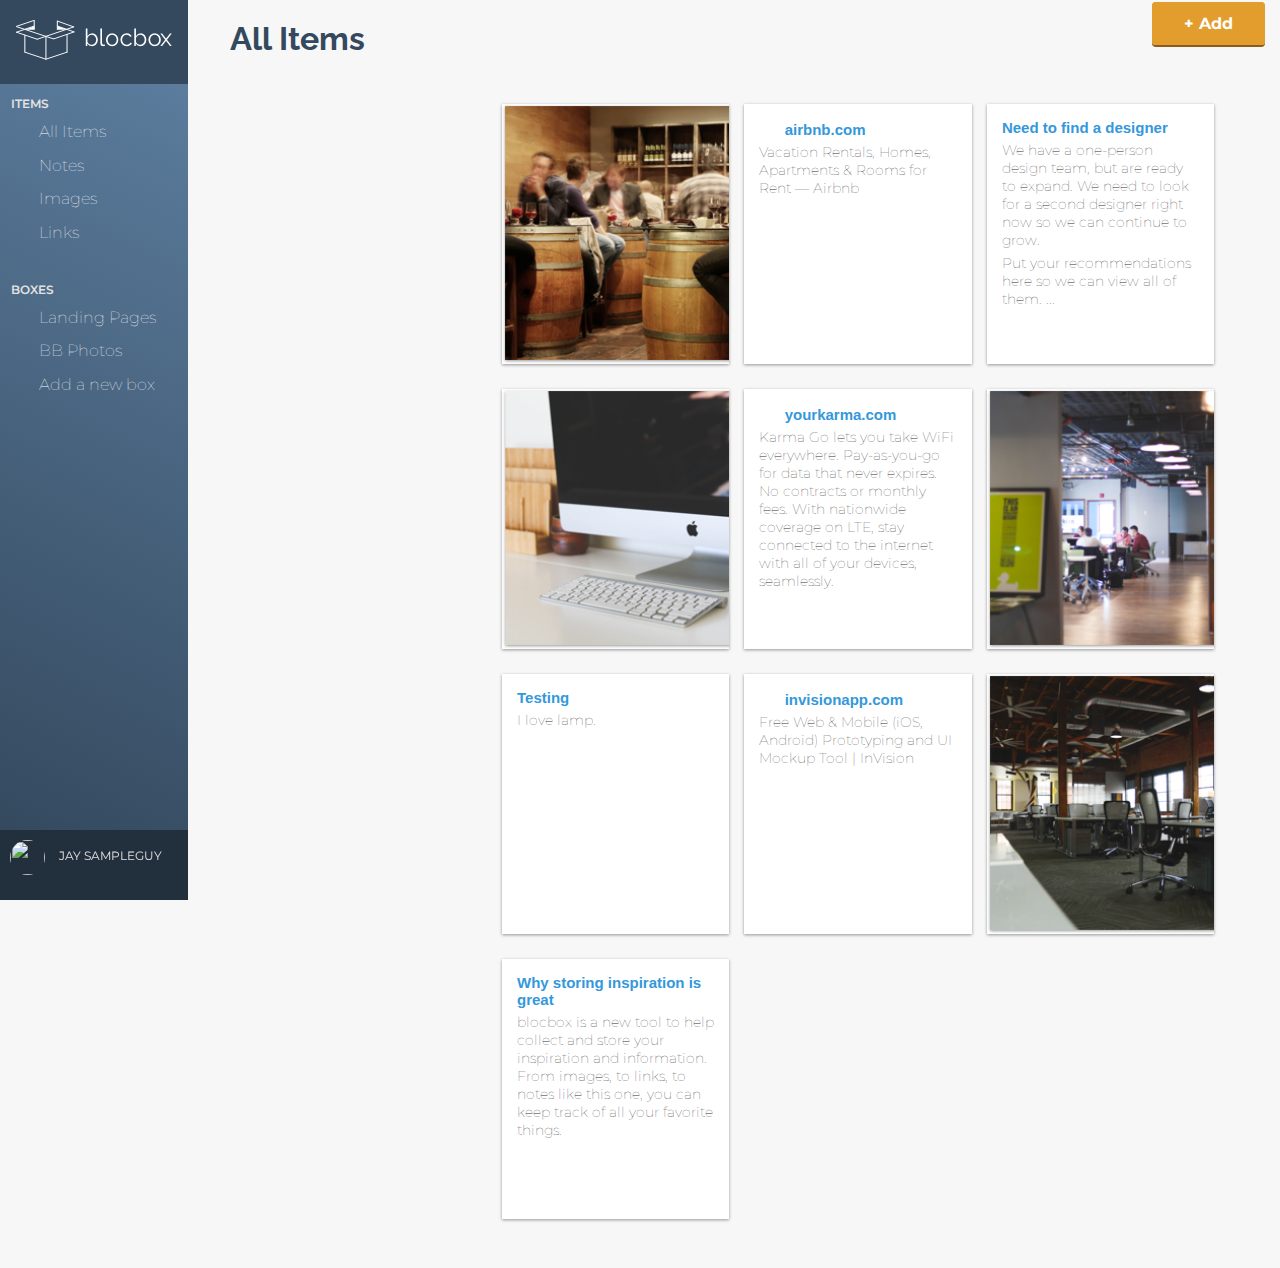
==== commit 52156b02: "Working on Checkpoint 34 assignment" ====
--- a/dashboard.html
+++ b/dashboard.html
@@ -39,7 +39,18 @@
     <div class="settings">
       <img src="https://s3.amazonaws.com/uifaces/faces/twitter/jsa/128.jpg">
       <p>Jay Sampleguy</p>
-      <a href="#"><i class="fa fa-cog"></i></a>
+    <div>
+      <ul class="menu">
+        <li>
+        <a href="#"><i class="fa fa-cog"></i></a>
+        <ul>
+          <li><a href="#"><i class="fa fa-gear"></i>Account Settings</a></li>
+          <li><a href="#"><i class="fa fa-group"></i>View Collaborators</a></li>
+          <li><a href="#"><i class="fa fa-sign-out"></i>Sign Out</a></li>
+      </ul>
+    </li>
+  </ul>
+    </div>
     </div>
   </div>
 </nav>
--- a/css/style.css
+++ b/css/style.css
@@ -489,6 +489,7 @@
   background:#34495E;
   display:block;
   text-align: center;
+  width: 100%;
 }
 .left-nav .items {
   padding:0 6%;
@@ -525,11 +526,11 @@
 .left-nav .settings {
    position:fixed;
    background:#22303E;
-   width:220px;
    bottom:0;
    left:0;
    right:0;
    padding:10px 0;
+   height: 50px;
  }
  .left-nav .settings img {
    height:35px;
@@ -556,6 +557,9 @@
  .left-nav .active {
    background-color: #34495E;
    color: E29D2D;
+ }
+ .left-nav .menu-up {
+   margin-left: 15px;
  }
 
 
--- a/css/dropit.css
+++ b/css/dropit.css
@@ -9,7 +9,7 @@
 
 /* These styles assume you are using ul and li */
 .dropit {
-    list-style: none;
+  list-style: none;
 	padding: 0;
   margin: 15px 0 0;
   float:right;
